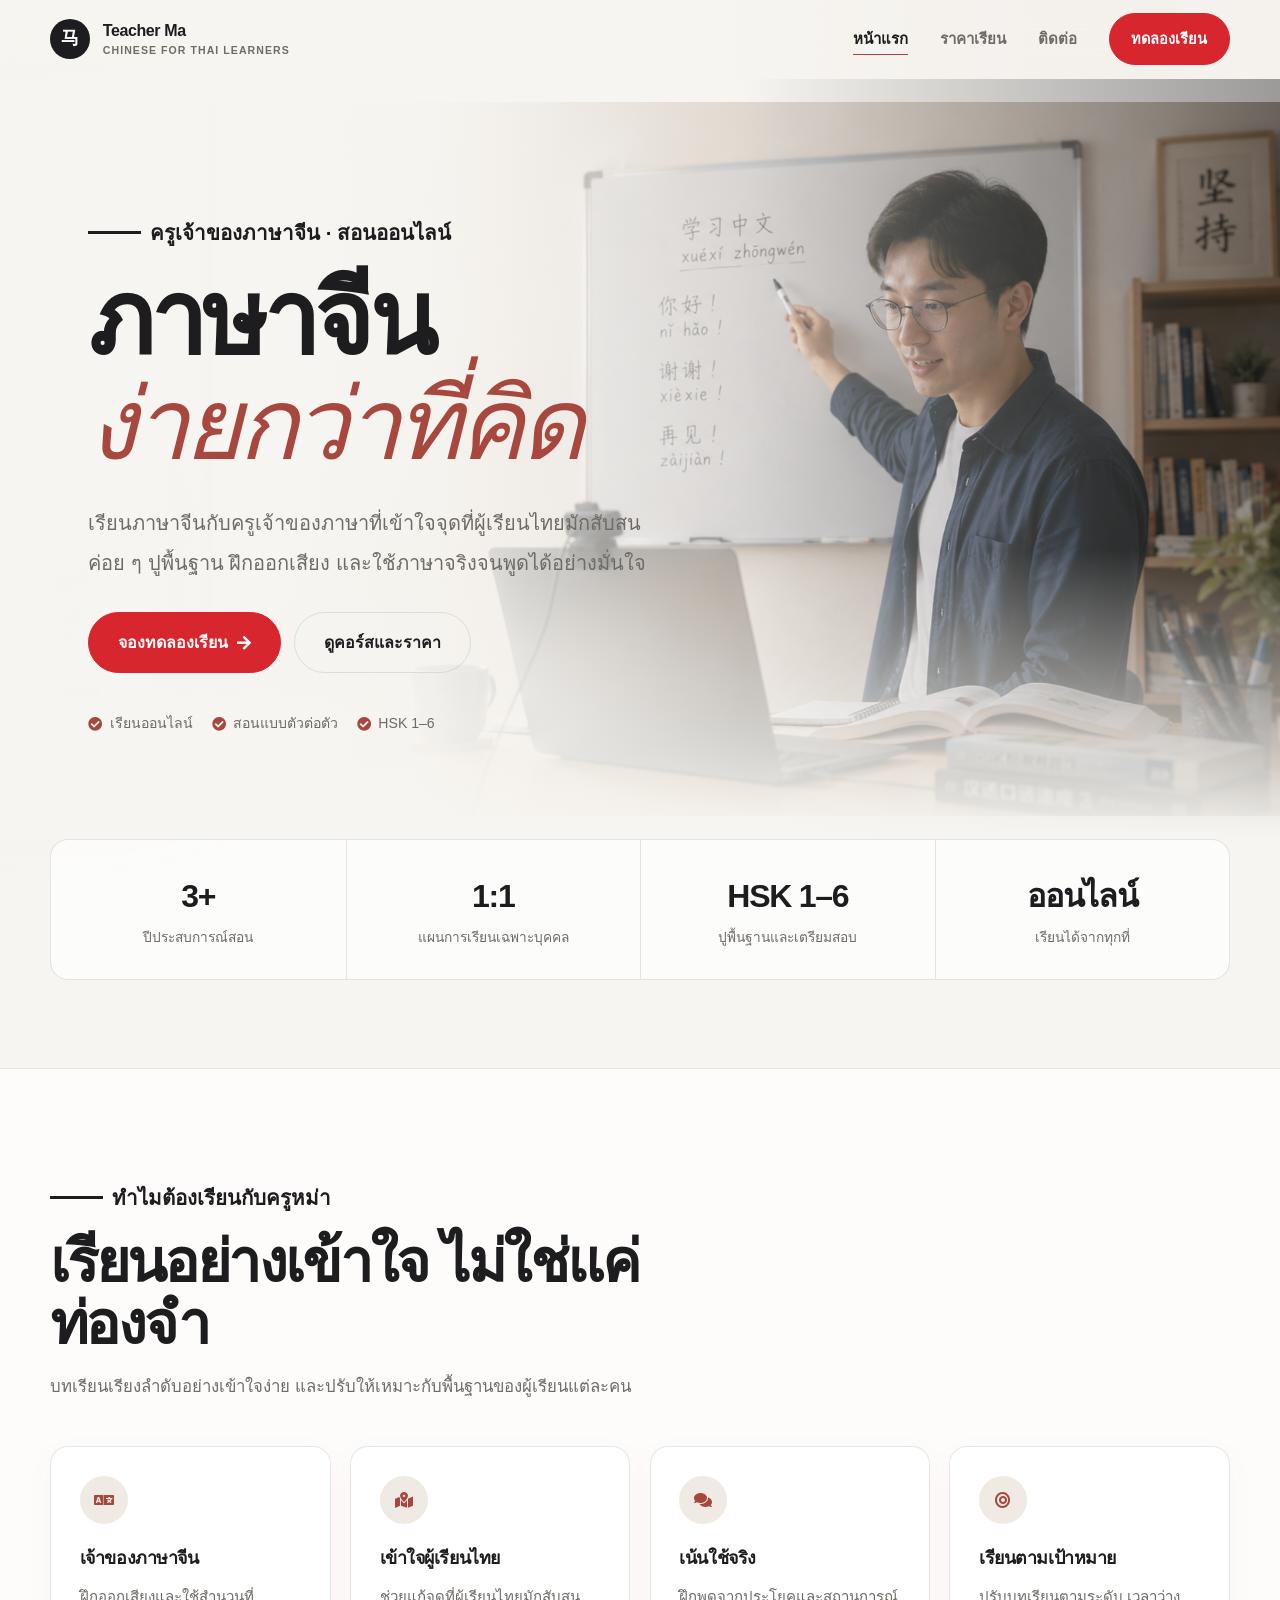
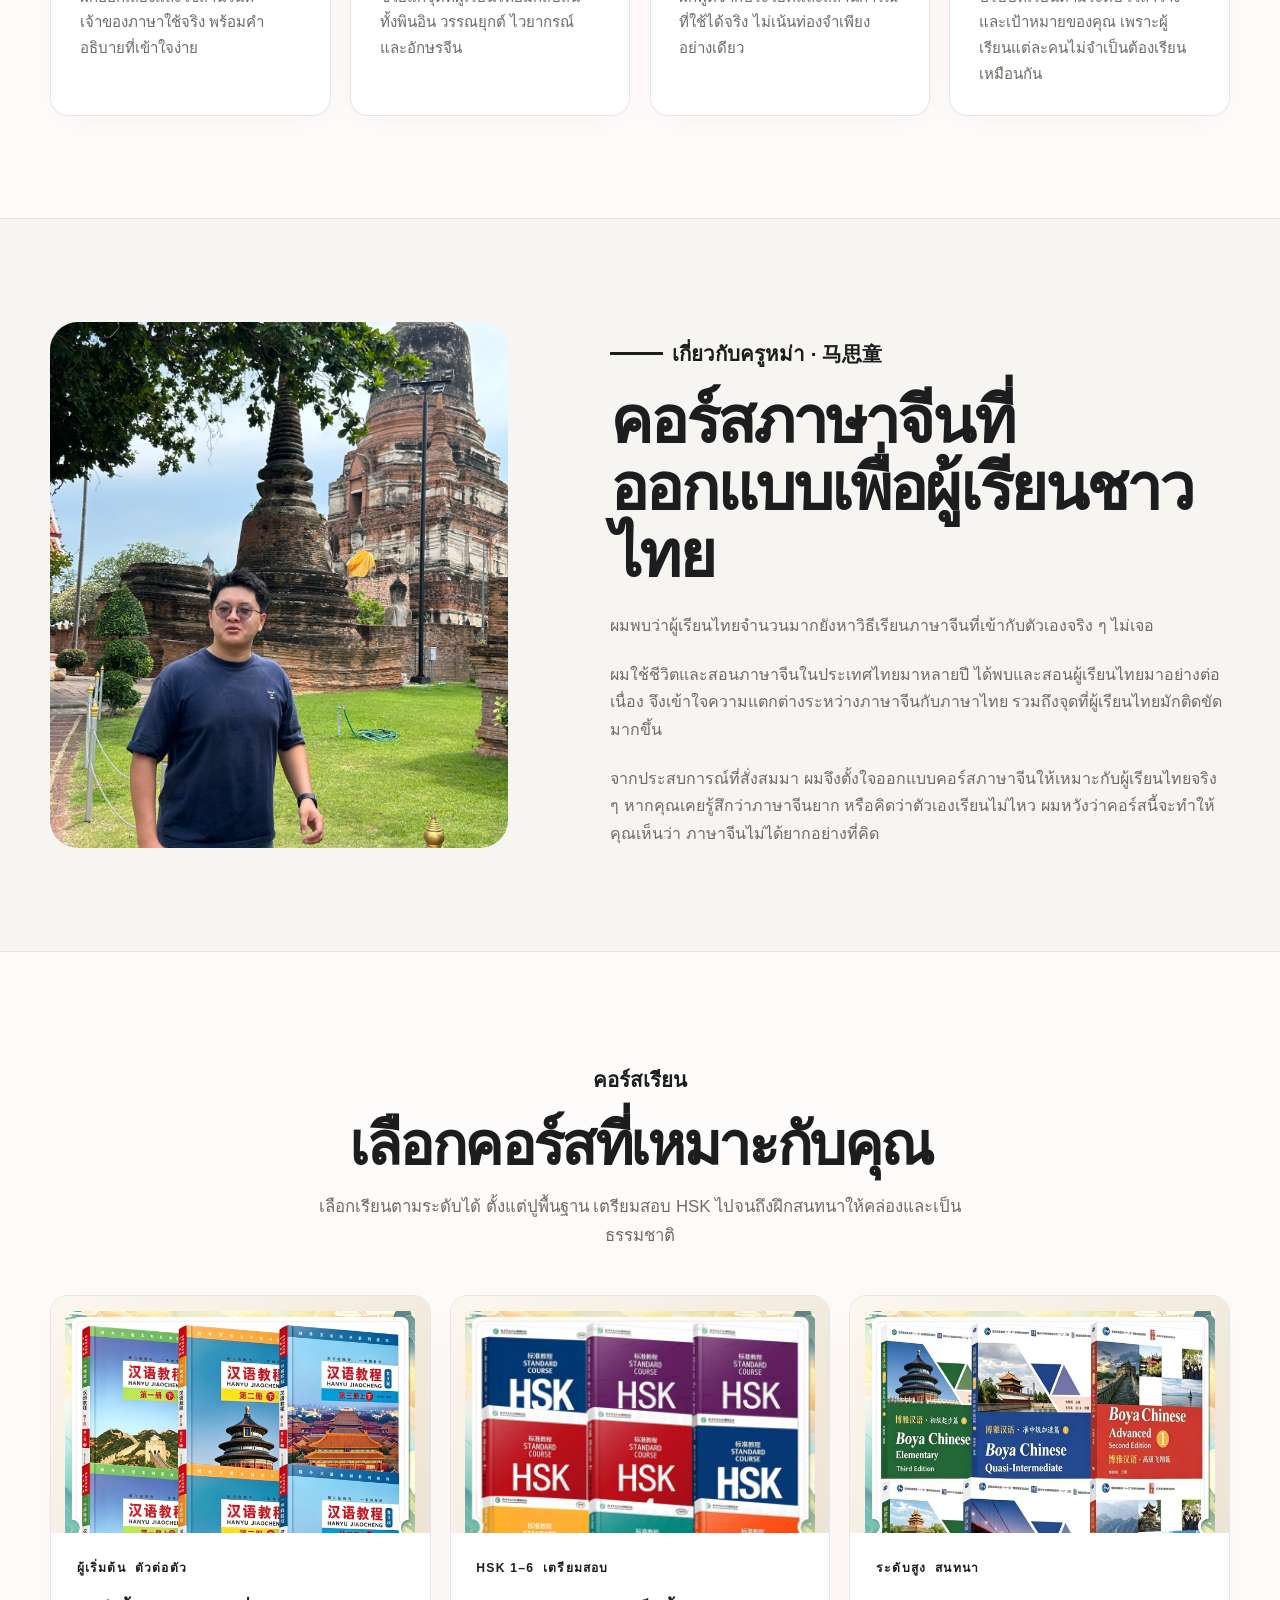
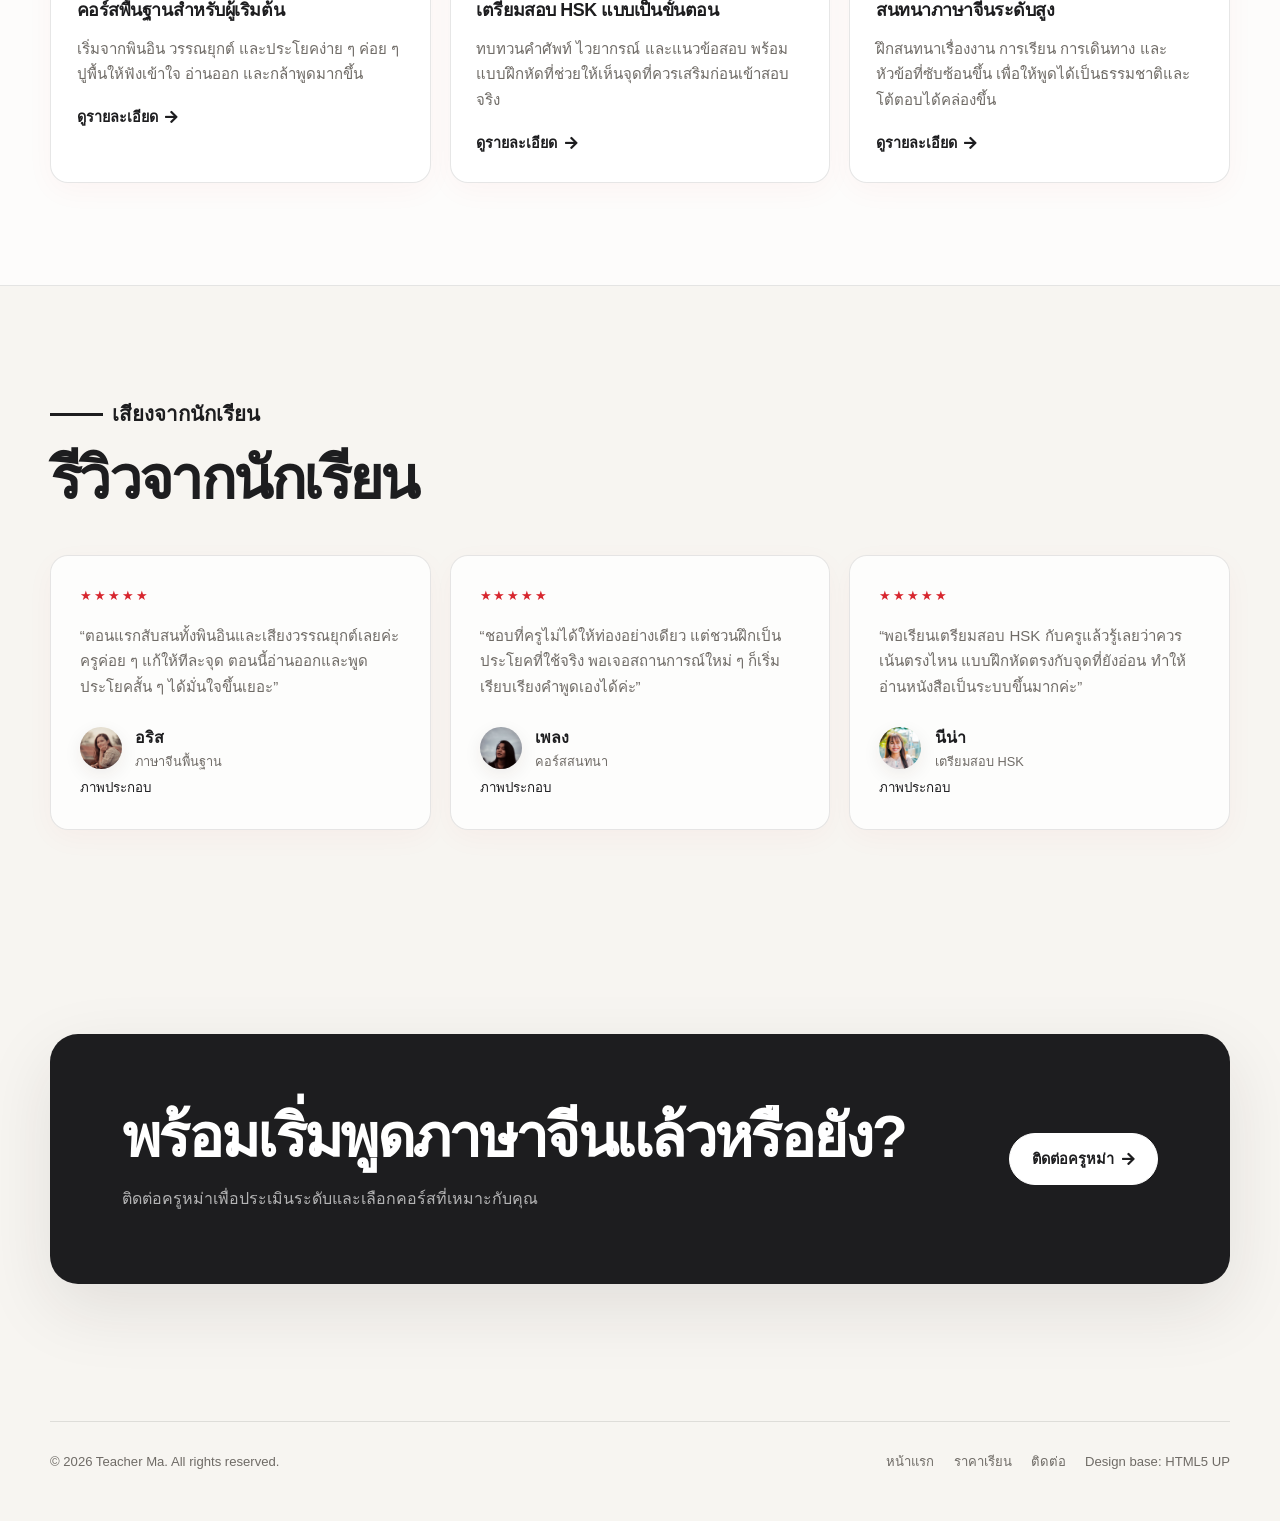
==== index.html @ b1f47948 "Publish Teacher Ma Chinese teaching website" ====
<!DOCTYPE HTML>
<!--
  Based on Editorial by HTML5 UP
  html5up.net | @ajlkn
  Free for personal and commercial use under the CCA 3.0 license (html5up.net/license)
-->
<html lang="th">
  <head>
    <title>Teacher Ma | เรียนภาษาจีนกับเจ้าของภาษา</title>
    <meta charset="utf-8" />
    <meta name="viewport" content="width=device-width, initial-scale=1" />
    <meta name="description" content="เรียนภาษาจีนออนไลน์กับครูหม่า เจ้าของภาษาจีนที่เข้าใจผู้เรียนชาวไทย" />
    <link rel="stylesheet" href="assets/css/fontawesome-all.min.css" />
    <link rel="stylesheet" href="assets/css/custom.css" />
  </head>
  <body class="site-body">
    <header class="site-header">
      <div class="container navbar">
        <a class="brand" href="index.html" aria-label="Teacher Ma homepage">
          <span class="brand-mark">马</span>
          <span>Teacher Ma<small>Chinese for Thai learners</small></span>
        </a>

        <button class="nav-toggle" type="button" aria-label="เปิดเมนู" aria-expanded="false">
          <i class="fas fa-bars" aria-hidden="true"></i>
        </button>

        <ul class="nav-links">
          <li><a class="active" href="index.html">หน้าแรก</a></li>
          <li><a href="pricing.html">ราคาเรียน</a></li>
          <li><a href="contact.html">ติดต่อ</a></li>
          <li><a class="button" href="contact.html">ทดลองเรียน</a></li>
        </ul>
      </div>
    </header>

    <main>
      <section class="hero">
        <div class="container hero-grid">
          <div class="hero-copy reveal">
            <p class="eyebrow">ครูเจ้าของภาษาจีน · สอนออนไลน์</p>
            <h1>ภาษาจีน<br /><em>ง่ายกว่าที่คิด</em></h1>
            <p class="lead">
              <span>เรียนภาษาจีนกับครูเจ้าของภาษาที่เข้าใจจุดที่ผู้เรียนไทยมักสับสน</span>
              <span>ค่อย ๆ ปูพื้นฐาน ฝึกออกเสียง และใช้ภาษาจริงจนพูดได้อย่างมั่นใจ</span>
            </p>
            <div class="hero-actions">
              <a class="button" href="contact.html">จองทดลองเรียน <i class="fas fa-arrow-right"></i></a>
              <a class="button secondary" href="pricing.html">ดูคอร์สและราคา</a>
            </div>
            <div class="hero-note">
              <span><i class="fas fa-check-circle"></i> เรียนออนไลน์</span>
              <span><i class="fas fa-check-circle"></i> สอนแบบตัวต่อตัว</span>
              <span><i class="fas fa-check-circle"></i> HSK 1–6</span>
            </div>
          </div>

        </div>
      </section>

      <section class="stats">
        <div class="container stats-grid reveal">
          <div class="stat"><strong>3+</strong><span>ปีประสบการณ์สอน</span></div>
          <div class="stat"><strong>1:1</strong><span>แผนการเรียนเฉพาะบุคคล</span></div>
          <div class="stat"><strong>HSK 1–6</strong><span>ปูพื้นฐานและเตรียมสอบ</span></div>
          <div class="stat"><strong>ออนไลน์</strong><span>เรียนได้จากทุกที่</span></div>
        </div>
      </section>

      <section class="site-section white">
        <div class="container">
          <div class="section-heading reveal">
            <p class="eyebrow">ทำไมต้องเรียนกับครูหม่า</p>
            <h2>เรียนอย่างเข้าใจ ไม่ใช่แค่ท่องจำ</h2>
            <p>บทเรียนเรียงลำดับอย่างเข้าใจง่าย และปรับให้เหมาะกับพื้นฐานของผู้เรียนแต่ละคน</p>
          </div>

          <div class="feature-grid">
            <article class="feature-card reveal">
              <span class="icon-badge"><i class="fas fa-language"></i></span>
              <h3>เจ้าของภาษาจีน</h3>
              <p>ฝึกออกเสียงและใช้สำนวนที่เจ้าของภาษาใช้จริง พร้อมคำอธิบายที่เข้าใจง่าย</p>
            </article>
            <article class="feature-card reveal">
              <span class="icon-badge"><i class="fas fa-map-marked-alt"></i></span>
              <h3>เข้าใจผู้เรียนไทย</h3>
              <p>ช่วยแก้จุดที่ผู้เรียนไทยมักสับสน ทั้งพินอิน วรรณยุกต์ ไวยากรณ์ และอักษรจีน</p>
            </article>
            <article class="feature-card reveal">
              <span class="icon-badge"><i class="fas fa-comments"></i></span>
              <h3>เน้นใช้จริง</h3>
              <p>ฝึกพูดจากประโยคและสถานการณ์ที่ใช้ได้จริง ไม่เน้นท่องจำเพียงอย่างเดียว</p>
            </article>
            <article class="feature-card reveal">
              <span class="icon-badge"><i class="fas fa-bullseye"></i></span>
              <h3>เรียนตามเป้าหมาย</h3>
              <p>ปรับบทเรียนตามระดับ เวลาว่าง และเป้าหมายของคุณ เพราะผู้เรียนแต่ละคนไม่จำเป็นต้องเรียนเหมือนกัน</p>
            </article>
          </div>
        </div>
      </section>

      <section class="site-section">
        <div class="container about-grid">
          <div class="about-image reveal">
            <img src="images/teacher-ma.jpg" alt="ครูหม่า 马思童" width="1200" height="1600" loading="lazy" />
          </div>
          <div class="about-copy reveal">
            <p class="eyebrow">เกี่ยวกับครูหม่า · 马思童</p>
            <h2>คอร์สภาษาจีนที่ออกแบบเพื่อผู้เรียนชาวไทย</h2>
            <p>
              ผมพบว่าผู้เรียนไทยจำนวนมากยังหาวิธีเรียนภาษาจีนที่เข้ากับตัวเองจริง ๆ ไม่เจอ
            </p>
            <p>
              ผมใช้ชีวิตและสอนภาษาจีนในประเทศไทยมาหลายปี ได้พบและสอนผู้เรียนไทยมาอย่างต่อเนื่อง
              จึงเข้าใจความแตกต่างระหว่างภาษาจีนกับภาษาไทย รวมถึงจุดที่ผู้เรียนไทยมักติดขัดมากขึ้น
            </p>
            <p>
              จากประสบการณ์ที่สั่งสมมา ผมจึงตั้งใจออกแบบคอร์สภาษาจีนให้เหมาะกับผู้เรียนไทยจริง ๆ
              หากคุณเคยรู้สึกว่าภาษาจีนยาก หรือคิดว่าตัวเองเรียนไม่ไหว ผมหวังว่าคอร์สนี้จะทำให้คุณเห็นว่า
              ภาษาจีนไม่ได้ยากอย่างที่คิด
            </p>
          </div>
        </div>
      </section>

      <section id="courses" class="site-section white">
        <div class="container">
          <div class="section-heading centered reveal">
            <p class="eyebrow">คอร์สเรียน</p>
            <h2>เลือกคอร์สที่เหมาะกับคุณ</h2>
            <p>เลือกเรียนตามระดับได้ ตั้งแต่ปูพื้นฐาน เตรียมสอบ HSK ไปจนถึงฝึกสนทนาให้คล่องและเป็นธรรมชาติ</p>
          </div>

          <div class="course-grid">
            <article class="course-card reveal">
              <div class="course-image book-photo"><img src="images/book-beginner.jpg" alt="Hanyu Jiaocheng beginner Chinese textbooks" /></div>
              <div class="course-body">
                <div class="course-meta"><span>ผู้เริ่มต้น</span><span>ตัวต่อตัว</span></div>
                <h3>คอร์สพื้นฐานสำหรับผู้เริ่มต้น</h3>
                <p>เริ่มจากพินอิน วรรณยุกต์ และประโยคง่าย ๆ ค่อย ๆ ปูพื้นให้ฟังเข้าใจ อ่านออก และกล้าพูดมากขึ้น</p>
                <a class="text-link" href="resources-beginner.html">ดูรายละเอียด <i class="fas fa-arrow-right"></i></a>
              </div>
            </article>

            <article class="course-card reveal">
              <div class="course-image book-photo"><img src="images/book-hsk.jpg" alt="HSK standard course books" /></div>
              <div class="course-body">
                <div class="course-meta"><span>HSK 1–6</span><span>เตรียมสอบ</span></div>
                <h3>เตรียมสอบ HSK แบบเป็นขั้นตอน</h3>
                <p>ทบทวนคำศัพท์ ไวยากรณ์ และแนวข้อสอบ พร้อมแบบฝึกหัดที่ช่วยให้เห็นจุดที่ควรเสริมก่อนเข้าสอบจริง</p>
                <a class="text-link" href="resources-hsk.html">ดูรายละเอียด <i class="fas fa-arrow-right"></i></a>
              </div>
            </article>

            <article class="course-card reveal">
              <div class="course-image book-photo"><img src="images/book-advanced.jpg" alt="Boya Chinese advanced conversation books" /></div>
              <div class="course-body">
                <div class="course-meta"><span>ระดับสูง</span><span>สนทนา</span></div>
                <h3>สนทนาภาษาจีนระดับสูง</h3>
                <p>ฝึกสนทนาเรื่องงาน การเรียน การเดินทาง และหัวข้อที่ซับซ้อนขึ้น เพื่อให้พูดได้เป็นธรรมชาติและโต้ตอบได้คล่องขึ้น</p>
                <a class="text-link" href="resources-advanced.html">ดูรายละเอียด <i class="fas fa-arrow-right"></i></a>
              </div>
            </article>
          </div>
        </div>
      </section>

      <section class="site-section">
        <div class="container">
          <div class="section-heading reveal">
            <p class="eyebrow">เสียงจากนักเรียน</p>
            <h2>รีวิวจากนักเรียน</h2>
          </div>

          <div class="testimonial-grid">
            <article class="testimonial-card reveal">
              <div class="stars">★★★★★</div>
              <p>“ตอนแรกสับสนทั้งพินอินและเสียงวรรณยุกต์เลยค่ะ ครูค่อย ๆ แก้ให้ทีละจุด ตอนนี้อ่านออกและพูดประโยคสั้น ๆ ได้มั่นใจขึ้นเยอะ”</p>
              <div class="student"><img class="student-avatar" src="images/review-photo-13205272.jpg" alt="ภาพประกอบ ไม่ใช่ผู้เขียนรีวิว" width="400" height="400" loading="lazy" /><div><strong>อริส</strong><span>ภาษาจีนพื้นฐาน</span></div></div>
              <small>ภาพประกอบ</small>
            </article>
            <article class="testimonial-card reveal">
              <div class="stars">★★★★★</div>
              <p>“ชอบที่ครูไม่ได้ให้ท่องอย่างเดียว แต่ชวนฝึกเป็นประโยคที่ใช้จริง พอเจอสถานการณ์ใหม่ ๆ ก็เริ่มเรียบเรียงคำพูดเองได้ค่ะ”</p>
              <div class="student"><img class="student-avatar" src="images/review-photo-5504134.jpg" alt="ภาพประกอบ ไม่ใช่ผู้เขียนรีวิว" width="400" height="400" loading="lazy" /><div><strong>เพลง</strong><span>คอร์สสนทนา</span></div></div>
              <small>ภาพประกอบ</small>
            </article>
            <article class="testimonial-card reveal">
              <div class="stars">★★★★★</div>
              <p>“พอเรียนเตรียมสอบ HSK กับครูแล้วรู้เลยว่าควรเน้นตรงไหน แบบฝึกหัดตรงกับจุดที่ยังอ่อน ทำให้อ่านหนังสือเป็นระบบขึ้นมากค่ะ”</p>
              <div class="student"><img class="student-avatar" src="images/review-photo-5271123.jpg" alt="ภาพประกอบ ไม่ใช่ผู้เขียนรีวิว" width="400" height="400" loading="lazy" /><div><strong>นีน่า</strong><span>เตรียมสอบ HSK</span></div></div>
              <small>ภาพประกอบ</small>
            </article>
          </div>
        </div>
      </section>

      <section class="site-section">
        <div class="container cta-panel reveal">
          <div>
            <h2>พร้อมเริ่มพูดภาษาจีนแล้วหรือยัง?</h2>
            <p>ติดต่อครูหม่าเพื่อประเมินระดับและเลือกคอร์สที่เหมาะกับคุณ</p>
          </div>
          <a class="button light" href="contact.html">ติดต่อครูหม่า <i class="fas fa-arrow-right"></i></a>
        </div>
      </section>
    </main>

    <footer class="site-footer">
      <div class="container footer-grid">
        <span>© 2026 Teacher Ma. All rights reserved.</span>
        <div class="footer-links">
          <a href="index.html">หน้าแรก</a>
          <a href="pricing.html">ราคาเรียน</a>
          <a href="contact.html">ติดต่อ</a>
          <a href="https://html5up.net" target="_blank" rel="noopener">Design base: HTML5 UP</a>
        </div>
      </div>
    </footer>

    <script src="assets/js/site.js"></script>
  </body>
</html>
---- assets/css/custom.css ----
:root {
  --bg: #f7f5f1;
  --surface: #ffffff;
  --surface-soft: #efeae3;
  --text: #1d1d1f;
  --muted: #6f6b66;
  --accent: #a8473d;
  --accent-dark: #7f342d;
  --button-red: #d7262e;
  --button-red-dark: #a7131b;
  --border: rgba(29, 29, 31, 0.11);
  --shadow: 0 24px 70px rgba(42, 34, 29, 0.10);
  --radius-lg: 28px;
  --radius-md: 18px;
  --max-width: 1180px;
}

* {
  box-sizing: border-box;
}

html {
  scroll-behavior: smooth;
}

body.site-body {
  margin: 0;
  min-width: 320px;
  background: var(--bg);
  color: var(--text);
  font-family: Inter, "Noto Sans Thai", "Noto Sans SC", -apple-system,
    BlinkMacSystemFont, "Segoe UI", sans-serif;
  font-size: 16px;
  line-height: 1.7;
  letter-spacing: 0;
}

body.site-body::before {
  content: "";
  position: fixed;
  inset: 0;
  z-index: -2;
  pointer-events: none;
  background:
    radial-gradient(circle at 86% 5%, rgba(168, 71, 61, 0.12), transparent 26rem),
    radial-gradient(circle at 5% 45%, rgba(196, 163, 116, 0.10), transparent 30rem);
}

.site-body a {
  color: inherit;
  text-decoration: none;
}

.site-body img {
  display: block;
  max-width: 100%;
}

.site-body button,
.site-body input,
.site-body textarea,
.site-body select {
  font: inherit;
}

.container {
  width: min(calc(100% - 40px), var(--max-width));
  margin-inline: auto;
}

.eyebrow {
  display: inline-flex;
  align-items: center;
  gap: 0.55rem;
  margin: 0 0 1rem;
  color: var(--text);
  font-size: 0.78rem;
  font-weight: 800;
  letter-spacing: 0.15em;
  text-transform: uppercase;
}

.eyebrow::before {
  content: "";
  width: 1.8rem;
  height: 1px;
  background: currentColor;
}

.hero-copy .eyebrow,
.section-heading .eyebrow,
.about-copy .eyebrow {
  position: relative;
  top: -0.35rem;
  margin-bottom: 0.9rem;
  color: var(--text);
  font-size: 1.28rem;
  font-weight: 900;
  letter-spacing: 0;
  line-height: 1.35;
}

.hero-copy .eyebrow::before,
.section-heading .eyebrow::before,
.about-copy .eyebrow::before {
  width: 3.3rem;
  height: 3px;
}

.section-heading {
  max-width: 710px;
  margin-bottom: 2.8rem;
}

.section-heading.centered {
  margin-inline: auto;
  text-align: center;
}

.section-heading.centered .eyebrow::before {
  display: none;
}

.section-heading h2,
.page-hero h1,
.hero-copy h1 {
  margin: 0;
  color: var(--text);
  font-weight: 650;
  letter-spacing: -0.045em;
  line-height: 1.06;
}

.section-heading h2 {
  font-size: clamp(2rem, 5vw, 3.65rem);
}

.section-heading p,
.page-hero p {
  margin: 1.1rem 0 0;
  color: var(--muted);
  font-size: 1.05rem;
}

.site-header {
  position: sticky;
  top: 0;
  z-index: 100;
  border-bottom: 1px solid transparent;
  background: rgba(247, 245, 241, 0.78);
  backdrop-filter: blur(18px);
  -webkit-backdrop-filter: blur(18px);
  transition: border-color 180ms ease, box-shadow 180ms ease;
}

.site-header.is-scrolled {
  border-bottom-color: var(--border);
  box-shadow: 0 12px 40px rgba(42, 34, 29, 0.05);
}

.navbar {
  display: flex;
  min-height: 78px;
  align-items: center;
  justify-content: space-between;
  gap: 2rem;
}

.brand {
  display: inline-flex;
  align-items: center;
  gap: 0.8rem;
  font-weight: 800;
  line-height: 1;
  letter-spacing: -0.025em;
}

.brand-mark {
  display: grid;
  width: 40px;
  height: 40px;
  place-items: center;
  border-radius: 50%;
  background: var(--text);
  color: #fff;
  font-family: Georgia, "Noto Serif SC", serif;
  font-size: 1.1rem;
}

.brand small {
  display: block;
  margin-top: 0.35rem;
  color: var(--muted);
  font-size: 0.66rem;
  font-weight: 650;
  letter-spacing: 0.1em;
  text-transform: uppercase;
}

.nav-links {
  display: flex;
  align-items: center;
  gap: 2rem;
  margin: 0;
  padding: 0;
  list-style: none;
}

.nav-links a:not(.button) {
  position: relative;
  color: var(--muted);
  font-size: 0.94rem;
  font-weight: 650;
}

.nav-links a:not(.button)::after {
  content: "";
  position: absolute;
  left: 0;
  right: 100%;
  bottom: -0.45rem;
  height: 1px;
  background: var(--accent);
  transition: right 180ms ease;
}

.nav-links a:not(.button):hover,
.nav-links a.active:not(.button) {
  color: var(--text);
}

.nav-links a:not(.button):hover::after,
.nav-links a.active:not(.button)::after {
  right: 0;
}

.nav-toggle {
  display: none;
  width: 44px;
  height: 44px;
  padding: 0;
  border: 1px solid var(--border);
  border-radius: 50%;
  background: var(--surface);
  color: var(--text);
  cursor: pointer;
}

.button {
  display: inline-flex;
  min-height: 50px;
  align-items: center;
  justify-content: center;
  gap: 0.55rem;
  padding: 0.8rem 1.35rem;
  border: 1px solid var(--button-red);
  border-radius: 999px;
  background: var(--button-red);
  color: #fff !important;
  font-size: 0.91rem;
  font-weight: 750;
  letter-spacing: 0;
  box-shadow: none;
  transition: transform 180ms ease, background 180ms ease, border-color 180ms ease;
}

.button:hover {
  transform: translateY(-2px);
  border-color: var(--button-red-dark);
  background: var(--button-red-dark);
}

.button.secondary {
  border-color: var(--border);
  background: transparent;
  color: var(--text) !important;
}

.button.secondary:hover {
  border-color: var(--text);
  background: var(--surface);
}

.button.light {
  border-color: #fff;
  background: #fff;
  color: var(--text) !important;
}

.hero {
  position: relative;
  isolation: isolate;
  min-height: min(760px, calc(100svh - 78px));
  display: flex;
  align-items: center;
  overflow: hidden;
  padding: clamp(5.2rem, 10vw, 8.4rem) 0 clamp(4rem, 7vw, 6rem);
  background:
    linear-gradient(
      90deg,
      rgba(247, 245, 241, 0.98) 0%,
      rgba(247, 245, 241, 0.92) 34%,
      rgba(247, 245, 241, 0.42) 58%,
      rgba(29, 29, 31, 0.42) 100%
    ),
    url("../../images/home-hero-bg.png") right center / auto 94% no-repeat;
  background-color: var(--bg);
}

.hero::after {
  content: "";
  position: absolute;
  inset: auto 0 0;
  z-index: -1;
  height: 38%;
  background: linear-gradient(to top, var(--bg), rgba(247, 245, 241, 0));
  pointer-events: none;
}

.hero-grid {
  display: grid;
  grid-template-columns: minmax(0, 0.63fr) minmax(240px, 0.37fr);
  align-items: center;
  gap: clamp(2rem, 6vw, 5rem);
}

.hero-copy {
  max-width: 720px;
  margin-left: clamp(1rem, 3vw, 3rem);
}

.hero-copy h1 {
  max-width: 760px;
  font-size: clamp(3.2rem, 7.8vw, 7.2rem);
}

.hero-copy h1 em {
  color: var(--accent);
  font-family: Georgia, "Noto Serif SC", serif;
  font-weight: 500;
}

.hero-copy .lead {
  max-width: 630px;
  margin: 1.7rem 0 0;
  color: var(--muted);
  font-size: clamp(1.05rem, 2vw, 1.25rem);
}

.hero-copy .lead span {
  display: block;
}

.hero-copy .lead span + span {
  margin-top: 0.35rem;
}

.hero-actions {
  display: flex;
  flex-wrap: wrap;
  gap: 0.85rem;
  margin-top: 2rem;
}

.hero-actions .button {
  min-height: 58px;
  padding: 1rem 1.8rem;
  font-size: 1rem;
}

.hero-note {
  display: flex;
  flex-wrap: wrap;
  gap: 1.2rem;
  margin-top: 2.4rem;
  color: var(--muted);
  font-size: 0.88rem;
}

.hero-note span {
  display: inline-flex;
  align-items: center;
  gap: 0.45rem;
}

.hero-note i {
  color: var(--accent);
}

.stats {
  padding: 0 0 5.5rem;
}

.stats-grid {
  display: grid;
  grid-template-columns: repeat(4, 1fr);
  overflow: hidden;
  border: 1px solid var(--border);
  border-radius: var(--radius-md);
  background: rgba(255, 255, 255, 0.66);
}

.stat {
  padding: 1.8rem;
  text-align: center;
}

.stat + .stat {
  border-left: 1px solid var(--border);
}

.stat strong {
  display: block;
  color: var(--text);
  font-size: clamp(1.4rem, 3vw, 2rem);
  letter-spacing: -0.04em;
}

.stat span {
  color: var(--muted);
  font-size: 0.86rem;
}

.site-section {
  padding: clamp(4.8rem, 8vw, 7.5rem) 0;
}

.site-section.white {
  border-block: 1px solid var(--border);
  background: rgba(255, 255, 255, 0.72);
}

.feature-grid,
.course-grid,
.testimonial-grid,
.pricing-grid {
  display: grid;
  grid-template-columns: repeat(3, 1fr);
  gap: 1.2rem;
}

.feature-grid {
  grid-template-columns: repeat(4, 1fr);
}

.feature-card,
.course-card,
.testimonial-card,
.pricing-card,
.contact-card,
.form-card {
  border: 1px solid var(--border);
  border-radius: var(--radius-md);
  background: rgba(255, 255, 255, 0.78);
  box-shadow: 0 8px 30px rgba(224, 16, 16, 0.035);
}

.feature-card {
  padding: 1.8rem;
  transition: transform 180ms ease, box-shadow 180ms ease, border-color 180ms ease;
}

.feature-card:hover {
  transform: translateY(-5px);
  border-color: rgba(213, 58, 41, 0.34);
  box-shadow: 0 20px 50px rgba(154, 91, 52, 0.08);
}

.icon-badge {
  display: grid;
  width: 48px;
  height: 48px;
  margin-bottom: 1.2rem;
  place-items: center;
  border-radius: 50%;
  background: var(--surface-soft);
  color: var(--accent);
}

.feature-card h3,
.course-card h3,
.pricing-card h3 {
  margin: 0 0 0.65rem;
  font-size: 1.12rem;
  letter-spacing: -0.025em;
}

.feature-card p,
.course-card p,
.testimonial-card p,
.pricing-card p {
  margin: 0;
  color: var(--muted);
  font-size: 0.94rem;
}

.about-grid {
  display: grid;
  grid-template-columns: minmax(300px, 0.85fr) minmax(0, 1.15fr);
  align-items: center;
  gap: clamp(3rem, 8vw, 7rem);
}

.about-image {
  overflow: hidden;
  aspect-ratio: 4 / 4.6;
  border-radius: var(--radius-lg);
  background: var(--surface-soft);
}

.about-image img {
  width: 100%;
  height: 100%;
  object-fit: cover;
  object-position: center 38%;
}

.about-copy h2 {
  margin: 0;
  font-size: clamp(2.2rem, 5vw, 4.2rem);
  letter-spacing: -0.045em;
  line-height: 1.05;
}

.about-copy > p {
  margin: 1.4rem 0 0;
  color: var(--muted);
}

.credentials {
  display: flex;
  flex-wrap: wrap;
  gap: 0.65rem;
  margin: 1.7rem 0 0;
  padding: 0;
  list-style: none;
}

.credentials li {
  padding: 0.55rem 0.85rem;
  border: 1px solid var(--border);
  border-radius: 999px;
  background: var(--surface);
  color: #514d48;
  font-size: 0.82rem;
  font-weight: 650;
}

.course-card {
  overflow: hidden;
}

.course-card .course-image {
  display: grid;
  place-items: center;
  overflow: hidden;
  aspect-ratio: 16 / 10;
  padding: 0.9rem;
  background: linear-gradient(135deg, #fbf7ef, #eee3d5);
}

.course-card .course-image img {
  width: 100%;
  height: 100%;
  object-fit: contain;
  transition: transform 400ms ease;
}

.course-card .course-image.book-photo img {
  object-fit: contain;
}

.course-card:hover .course-image img {
  transform: scale(1.035);
}

.course-card .course-body {
  padding: 1.6rem;
}

.course-meta {
  display: flex;
  flex-wrap: wrap;
  gap: 0.55rem;
  margin-bottom: 1rem;
  color: var(--text);
  font-size: 0.76rem;
  font-weight: 800;
  letter-spacing: 0.1em;
  text-transform: uppercase;
}

.text-link {
  display: inline-flex;
  align-items: center;
  gap: 0.45rem;
  margin-top: 1.15rem;
  color: var(--text);
  font-size: 0.9rem;
  font-weight: 750;
}

.text-link:hover {
  color: var(--accent);
}

.testimonial-card {
  padding: 1.8rem;
}

.stars {
  margin-bottom: 1rem;
  color: var(--button-red);
  font-size: 0.82rem;
  letter-spacing: 0.15em;
}

.student {
  display: flex;
  align-items: center;
  gap: 0.85rem;
  margin-top: 1.5rem;
}

.student-avatar {
  display: block;
  flex: 0 0 42px;
  width: 42px;
  height: 42px;
  border-radius: 50%;
  background: var(--surface-soft);
  object-fit: cover;
  box-shadow: 0 6px 18px rgba(42, 34, 29, 0.08);
}

.student strong,
.student span {
  display: block;
}

.student span {
  color: var(--muted);
  font-size: 0.8rem;
}

.cta-panel {
  display: grid;
  grid-template-columns: minmax(0, 1fr) auto;
  align-items: center;
  gap: 2rem;
  overflow: hidden;
  padding: clamp(2.4rem, 6vw, 4.5rem);
  border-radius: var(--radius-lg);
  background: var(--text);
  color: #fff;
  box-shadow: var(--shadow);
}

.cta-panel h2 {
  margin: 0;
  color: #fff;
  font-size: clamp(2rem, 5vw, 3.7rem);
  letter-spacing: -0.045em;
  line-height: 1.05;
}

.cta-panel p {
  max-width: 620px;
  margin: 1rem 0 0;
  color: rgba(255, 255, 255, 0.67);
}

.site-footer {
  padding: 2.2rem 0 3rem;
}

.footer-grid {
  display: flex;
  align-items: center;
  justify-content: space-between;
  gap: 2rem;
  padding-top: 1.8rem;
  border-top: 1px solid var(--border);
  color: var(--muted);
  font-size: 0.82rem;
}

.footer-links {
  display: flex;
  flex-wrap: wrap;
  gap: 1.2rem;
}

.footer-links a:hover {
  color: var(--accent);
}

.page-hero {
  padding: clamp(5rem, 10vw, 8.5rem) 0 4rem;
  text-align: center;
}

.page-hero h1 {
  font-size: clamp(3rem, 8vw, 6.4rem);
}

.page-hero p {
  max-width: 650px;
  margin-inline: auto;
}

.resource-page-hero {
  padding-bottom: clamp(2.8rem, 6vw, 4.5rem);
}

.resource-page-section {
  padding-top: 0;
}

.course-resource-intro {
  display: grid;
  grid-template-columns: minmax(220px, 0.72fr) minmax(0, 1fr);
  align-items: center;
  gap: clamp(2rem, 6vw, 5rem);
  padding: clamp(1.2rem, 3vw, 2rem);
  border: 1px solid var(--border);
  border-radius: var(--radius-md);
  background: rgba(255, 255, 255, 0.74);
}

.course-resource-cover {
  display: grid;
  min-height: 240px;
  place-items: center;
  padding: 1rem;
  border-radius: 10px;
  background: var(--surface-soft);
}

.course-resource-cover img {
  width: 100%;
  height: 100%;
  max-height: 320px;
  object-fit: contain;
}

.course-resource-intro h2,
.resource-list-heading h2 {
  margin: 0;
  color: var(--text);
  font-size: clamp(1.7rem, 4vw, 2.7rem);
  letter-spacing: -0.035em;
  line-height: 1.15;
}

.course-resource-intro > div:last-child > p:not(.eyebrow) {
  max-width: 42rem;
  margin: 1rem 0 1.5rem;
  color: var(--muted);
}

.resource-list-wrap {
  margin-top: clamp(2.5rem, 6vw, 5rem);
}

.resource-list-heading {
  margin-bottom: 1.25rem;
}

.resource-list-heading p {
  margin: 0.45rem 0 0;
  color: var(--muted);
}

.resource-list {
  display: grid;
  gap: 0.8rem;
}

.resource-item {
  display: grid;
  grid-template-columns: auto minmax(0, 1fr) auto;
  align-items: center;
  gap: 1rem;
  padding: 1rem 1.15rem;
  border: 1px solid var(--border);
  border-radius: 10px;
  background: rgba(255, 255, 255, 0.78);
}

.resource-file-type {
  display: grid;
  width: 2.75rem;
  height: 2.75rem;
  place-items: center;
  border-radius: 8px;
  background: var(--surface-soft);
  color: var(--button-red);
  font-size: 1.1rem;
}

.resource-item h3,
.resource-item p {
  margin: 0;
}

.resource-item h3 {
  color: var(--text);
  font-size: 1rem;
  line-height: 1.35;
}

.resource-item p {
  margin-top: 0.25rem;
  color: var(--muted);
  font-size: 0.86rem;
  line-height: 1.4;
}

.resource-open {
  display: inline-flex;
  min-height: 42px;
  align-items: center;
  justify-content: center;
  gap: 0.45rem;
  padding: 0.65rem 0.85rem;
  border-radius: 8px;
  background: var(--button-red);
  color: #fff;
  font-size: 0.84rem;
  font-weight: 750;
  white-space: nowrap;
}

.resource-open:hover {
  background: var(--button-red-dark);
}

.resource-note {
  margin: 1.15rem 0 0;
  color: var(--muted);
  font-size: 0.82rem;
}

.resource-note i {
  color: var(--button-red);
}

.pricing-grid {
  align-items: stretch;
}

.pricing-card {
  position: relative;
  display: flex;
  flex-direction: column;
  padding: 2rem;
}

.pricing-card.featured {
  border-color: var(--button-red);
  background: var(--button-red);
  color: #fff;
  transform: translateY(-12px);
  box-shadow: var(--shadow);
}

.pricing-card.featured h3,
.pricing-card.featured .price,
.pricing-card.featured .pricing-list,
.pricing-card.featured p {
  color: #fff;
}

.pricing-card.featured p,
.pricing-card.featured .pricing-list li {
  color: rgba(255, 255, 255, 0.72);
}

.pricing-card.featured .price small {
  color: rgba(255, 255, 255, 0.78);
}

.pricing-card.featured .badge {
  background: #fff;
  color: var(--accent-dark);
}

.badge {
  position: absolute;
  top: 1rem;
  right: 1rem;
  padding: 0.4rem 0.7rem;
  border-radius: 999px;
  background: var(--accent);
  color: #fff;
  font-size: 0.7rem;
  font-weight: 800;
  letter-spacing: 0.08em;
  text-transform: uppercase;
}

.price {
  margin: 1.35rem 0;
  color: var(--text);
  font-size: clamp(2.5rem, 5vw, 3.8rem);
  font-weight: 750;
  letter-spacing: -0.055em;
  line-height: 1;
}

.price small {
  color: var(--muted);
  font-size: 0.78rem;
  font-weight: 600;
  letter-spacing: 0;
}

.pricing-list {
  display: grid;
  gap: 0.85rem;
  margin: 1.7rem 0 2rem;
  padding: 0;
  color: var(--muted);
  list-style: none;
}

.pricing-list li {
  display: flex;
  gap: 0.7rem;
  align-items: flex-start;
}

.pricing-list i {
  margin-top: 0.35rem;
  color: var(--accent);
}

.pricing-card .button {
  margin-top: auto;
}

.simple-note {
  max-width: 840px;
  margin: 3rem auto 0;
  padding: 1.5rem;
  border: 1px solid var(--border);
  border-radius: var(--radius-md);
  color: var(--muted);
  text-align: center;
  background: rgba(255, 255, 255, 0.5);
}

.contact-layout {
  display: grid;
  grid-template-columns: 0.82fr 1.18fr;
  align-items: stretch;
  gap: 1.4rem;
}

.contact-card,
.form-card {
  padding: clamp(1.6rem, 4vw, 2.4rem);
}

.contact-card {
  display: flex;
  flex-direction: column;
}

.contact-card h2,
.form-card h2 {
  margin: 0 0 0.8rem;
  font-size: 1.6rem;
  letter-spacing: -0.03em;
}

.contact-card > p,
.form-card > p {
  margin: 0 0 1.6rem;
  color: var(--muted);
}

.contact-list {
  display: grid;
  gap: 0.8rem;
  margin: 0;
  padding: 0;
  list-style: none;
}

.contact-list a,
.contact-list span {
  display: flex;
  align-items: center;
  gap: 0.8rem;
  padding: 0.9rem 0;
  border-bottom: 1px solid var(--border);
}

.contact-list i {
  width: 1.1rem;
  color: var(--accent);
  text-align: center;
}

.social-buttons {
  display: flex;
  flex-wrap: wrap;
  gap: 0.65rem;
  margin-top: auto;
  padding-top: 1.7rem;
}

.social-circle {
  display: grid;
  width: 44px;
  height: 44px;
  place-items: center;
  border: 1px solid var(--border);
  border-radius: 50%;
  background: var(--surface);
}

.social-circle:hover {
  border-color: var(--accent);
  color: var(--accent);
}

.wechat-page {
  display: grid;
  min-height: 100vh;
  place-items: center;
  padding: 1.5rem;
}

.wechat-card {
  width: min(100%, 25rem);
  padding: clamp(1.5rem, 5vw, 2.25rem);
  background: var(--surface);
  border: 1px solid var(--border);
  border-radius: 8px;
  box-shadow: var(--shadow);
}

.wechat-profile {
  display: flex;
  align-items: center;
  gap: 0.9rem;
  margin-bottom: 1.7rem;
}

.wechat-profile img {
  display: block;
  flex: 0 0 4rem;
  width: 4rem;
  height: 4rem;
  border-radius: 8px;
  object-fit: cover;
}

.wechat-profile h1 {
  margin: 0;
  color: var(--text);
  font-size: 1.35rem;
  font-weight: 800;
}

.wechat-profile p,
.wechat-caption {
  margin: 0.2rem 0 0;
  color: var(--muted);
}

.wechat-qr {
  display: block;
  width: min(100%, 19rem);
  height: auto;
  margin: 0 auto;
}

.wechat-caption {
  margin-top: 1.3rem;
  text-align: center;
}

.wechat-back {
  display: block;
  width: fit-content;
  margin: 1.35rem auto 0;
  color: var(--text);
  font-size: 0.9rem;
}

.wechat-back:hover {
  color: var(--accent);
}

.form-grid {
  display: grid;
  grid-template-columns: 1fr 1fr;
  gap: 1rem;
}

.form-field.full {
  grid-column: 1 / -1;
}

.form-field label {
  display: block;
  margin-bottom: 0.45rem;
  color: #4a4642;
  font-size: 0.82rem;
  font-weight: 700;
}

.site-body input,
.site-body textarea,
.site-body select {
  width: 100%;
  border: 1px solid var(--border);
  border-radius: 12px;
  outline: none;
  background: rgba(247, 245, 241, 0.72);
  color: var(--text);
  box-shadow: none;
  transition: border-color 180ms ease, box-shadow 180ms ease;
}

.site-body input,
.site-body select {
  height: 52px;
  padding: 0 0.95rem;
}

.site-body textarea {
  min-height: 150px;
  padding: 0.85rem 0.95rem;
  resize: vertical;
}

.site-body input:focus,
.site-body textarea:focus,
.site-body select:focus {
  border-color: var(--accent);
  box-shadow: 0 0 0 4px rgba(168, 71, 61, 0.10);
}

.form-actions {
  display: flex;
  align-items: center;
  justify-content: space-between;
  gap: 1rem;
  margin-top: 1.2rem;
}

.form-hint {
  color: var(--muted);
  font-size: 0.78rem;
}

.reveal {
  opacity: 0;
  transform: translateY(18px);
  transition: opacity 650ms ease, transform 650ms ease;
}

.reveal.is-visible {
  opacity: 1;
  transform: none;
}

@media (max-width: 980px) {
  .hero-grid {
    grid-template-columns: minmax(0, 0.72fr) minmax(180px, 0.28fr);
  }

  .about-grid,
  .contact-layout {
    grid-template-columns: 1fr;
  }

  .hero-copy {
    max-width: 600px;
  }

  .feature-grid,
  .course-grid,
  .testimonial-grid,
  .pricing-grid {
    grid-template-columns: repeat(2, 1fr);
  }

  .feature-grid .feature-card:last-child,
  .pricing-grid .pricing-card:last-child {
    grid-column: span 2;
  }

  .pricing-card.featured {
    transform: none;
  }
}

@media (max-width: 760px) {
  .container {
    width: min(calc(100% - 28px), var(--max-width));
  }

  .navbar {
    min-height: 70px;
  }

  .nav-toggle {
    display: grid;
    place-items: center;
  }

  .nav-links {
    position: absolute;
    top: calc(100% + 1px);
    left: 14px;
    right: 14px;
    display: none;
    align-items: stretch;
    gap: 0;
    padding: 0.65rem;
    border: 1px solid var(--border);
    border-radius: 18px;
    background: rgba(255, 255, 255, 0.97);
    box-shadow: var(--shadow);
  }

  .nav-links.is-open {
    display: grid;
  }

  .nav-links li a {
    display: flex;
    width: 100%;
    min-height: 48px;
    align-items: center;
    padding: 0 0.8rem;
  }

  .nav-links .button {
    margin-top: 0.35rem;
  }

  .hero {
    padding-top: 3.5rem;
  }

  .hero-copy h1 {
    font-size: clamp(2.85rem, 15vw, 4.65rem);
  }

  .hero-grid {
    gap: 3rem;
  }

  .stats-grid,
  .feature-grid,
  .course-grid,
  .testimonial-grid,
  .pricing-grid,
  .form-grid {
    grid-template-columns: 1fr;
  }

  .stat:nth-child(odd) {
    border-left: 0;
  }

  .stat + .stat {
    border-left: 0;
    border-top: 1px solid var(--border);
  }

  .feature-grid .feature-card:last-child,
  .pricing-grid .pricing-card:last-child,
  .form-field.full {
    grid-column: auto;
  }

  .cta-panel {
    grid-template-columns: 1fr;
  }

  .footer-grid,
  .form-actions {
    align-items: flex-start;
    flex-direction: column;
  }
}

@media (prefers-reduced-motion: reduce) {
  html {
    scroll-behavior: auto;
  }

  *,
  *::before,
  *::after {
    animation-duration: 0.01ms !important;
    animation-iteration-count: 1 !important;
    transition-duration: 0.01ms !important;
  }
}
@media (max-width: 760px) {
  html,
  body.site-body {
    max-width: 100%;
    overflow-x: hidden;
  }

  .container {
    width: min(calc(100% - 32px), var(--max-width));
  }

  .brand {
    min-width: 0;
  }

  .brand small {
    max-width: 180px;
    white-space: normal;
  }

  .hero {
    min-height: 0;
    align-items: flex-start;
    padding: 2rem 0 2.5rem;
    background:
      linear-gradient(
        90deg,
        rgba(247, 245, 241, 0.98) 0%,
        rgba(247, 245, 241, 0.95) 52%,
        rgba(247, 245, 241, 0.50) 80%,
        rgba(29, 29, 31, 0.16) 100%
      ),
      linear-gradient(
        to top,
        rgba(247, 245, 241, 0.96) 0%,
        rgba(247, 245, 241, 0.42) 28%,
        rgba(247, 245, 241, 0.06) 66%
      ),
      url("../../images/home-hero-bg.png") 66% center / cover no-repeat;
  }

  .hero-grid {
    grid-template-columns: 1fr;
    gap: 0;
  }

  .hero-copy {
    max-width: 100%;
    margin-left: 0;
  }

  .hero-copy h1 {
    font-size: clamp(2.45rem, 12vw, 3.55rem);
    letter-spacing: -0.025em;
  }

  .hero-copy .lead {
    margin-top: 1.2rem;
    font-size: 1rem;
    line-height: 1.62;
  }

  .hero-actions {
    display: grid;
    grid-template-columns: 1fr;
    gap: 0.75rem;
    margin-top: 1.5rem;
  }

  .hero-actions .button {
    width: 100%;
    min-height: 50px;
    padding: 0.8rem 1.2rem;
    font-size: 0.92rem;
  }

  .hero-note {
    display: none;
  }

  .stats {
    padding-bottom: 3rem;
  }

  .stats-grid {
    grid-template-columns: repeat(2, minmax(0, 1fr));
    gap: 0.75rem;
    overflow: visible;
    border: 0;
    background: transparent;
  }

  .stat,
  .stat + .stat,
  .stat:nth-child(odd) {
    padding: 1.1rem 0.8rem;
    border: 1px solid var(--border);
    border-radius: 16px;
    background: rgba(255, 255, 255, 0.72);
  }

  .stat strong {
    font-size: 1.35rem;
  }

  .stat span {
    font-size: 0.78rem;
    line-height: 1.35;
  }

  .site-section {
    padding: 3.6rem 0;
  }

  .section-heading {
    margin-bottom: 1.8rem;
  }

  .section-heading h2,
  .about-copy h2,
  .cta-panel h2,
  .page-hero h1 {
    font-size: clamp(2rem, 9vw, 2.75rem);
    letter-spacing: -0.025em;
  }

  .feature-card,
  .testimonial-card {
    padding: 1.35rem;
  }

  .about-grid {
    gap: 1.8rem;
  }

  .about-image {
    aspect-ratio: 4 / 3.4;
    border-radius: 22px;
  }

  .course-grid,
  .testimonial-grid,
  .pricing-grid,
  .contact-layout,
  .form-grid {
    gap: 1rem;
  }

  .course-card .course-image {
    aspect-ratio: 4 / 3;
    padding: 0.75rem;
  }

  .course-card .course-body,
  .pricing-card,
  .contact-card,
  .form-card {
    padding: 1.35rem;
  }

  .price {
    font-size: clamp(2.25rem, 12vw, 3rem);
  }

  .cta-panel {
    padding: 1.6rem;
    border-radius: 22px;
  }

  .cta-panel .button,
  .form-actions .button {
    width: 100%;
  }

  .page-hero {
    padding: 3.8rem 0 2.5rem;
  }

  .course-resource-intro {
    grid-template-columns: 1fr;
    gap: 1.5rem;
    padding: 1.15rem;
  }

  .course-resource-cover {
    min-height: 0;
    aspect-ratio: 4 / 3;
  }

  .resource-item {
    grid-template-columns: auto minmax(0, 1fr);
    padding: 1rem;
  }

  .resource-open {
    grid-column: 1 / -1;
    width: 100%;
  }

  .footer-grid {
    gap: 1.1rem;
  }
}

@media (max-width: 560px) {
  .hero {
    min-height: 0;
    display: flex;
    align-items: flex-start;
    padding: 1.25rem 0 0.8rem;
    background:
      linear-gradient(
        90deg,
        rgba(247, 245, 241, 0.91) 0%,
        rgba(247, 245, 241, 0.80) 48%,
        rgba(247, 245, 241, 0.42) 76%,
        rgba(29, 29, 31, 0.08) 100%
      ),
      linear-gradient(
        to top,
        rgba(247, 245, 241, 0.84) 0%,
        rgba(247, 245, 241, 0.22) 28%,
        rgba(247, 245, 241, 0.02) 66%
      ),
      url("../../images/home-hero-mobile-v2.jpg") right center / cover no-repeat;
  }

  .hero::after {
    display: none;
  }

  .hero-copy .lead span + span {
    margin-top: 0.6rem;
  }

  .hero-actions {
    margin-top: 1.25rem;
  }
}

@media (max-width: 480px) {
  .container {
    width: min(calc(100% - 28px), var(--max-width));
  }

  .navbar {
    gap: 1rem;
  }

  .brand-mark {
    width: 36px;
    height: 36px;
  }

  .brand small {
    max-width: 145px;
    font-size: 0.58rem;
  }

  .hero {
    padding-top: 1.05rem;
    padding-bottom: 0.65rem;
    background:
      linear-gradient(
        90deg,
        rgba(247, 245, 241, 0.94) 0%,
        rgba(247, 245, 241, 0.84) 50%,
        rgba(247, 245, 241, 0.46) 78%,
        rgba(29, 29, 31, 0.08) 100%
      ),
      linear-gradient(
        to top,
        rgba(247, 245, 241, 0.88) 0%,
        rgba(247, 245, 241, 0.20) 30%,
        rgba(247, 245, 241, 0.02) 70%
      ),
      url("../../images/home-hero-mobile-v2.jpg") right center / cover no-repeat;
  }

  .hero-copy h1 {
    font-size: clamp(2.15rem, 10.8vw, 2.8rem);
  }

  .hero-copy .lead {
    max-width: 32rem;
    font-size: 0.94rem;
    line-height: 1.58;
  }

  .eyebrow {
    font-size: 0.68rem;
    letter-spacing: 0.08em;
  }

  .eyebrow::before {
    width: 1.1rem;
  }

  .button {
    min-height: 48px;
    padding-inline: 1rem;
  }

  .stats-grid {
    gap: 0.6rem;
  }

  .stat {
    padding: 0.95rem 0.65rem;
  }

  .stat strong {
    font-size: 1.2rem;
  }

  .stat span {
    font-size: 0.72rem;
  }

  .course-card .course-body,
  .pricing-card,
  .contact-card,
  .form-card,
  .feature-card,
  .testimonial-card {
    padding: 1.15rem;
  }
}

/* Illustrative stock portraits, framed without changing the source photos. */
.student .portrait-frame { overflow: hidden; isolation: isolate; }
.portrait-frame img { display: block; width: 100%; height: 100%; object-fit: cover; object-position: center 15%; }
.portrait-woman img, .portrait-man img { transform: scale(2.2); }
.portrait-young-woman img { object-position: 56% center; }
.section-heading .portrait-note { font-size: 0.82rem; color: var(--muted); }
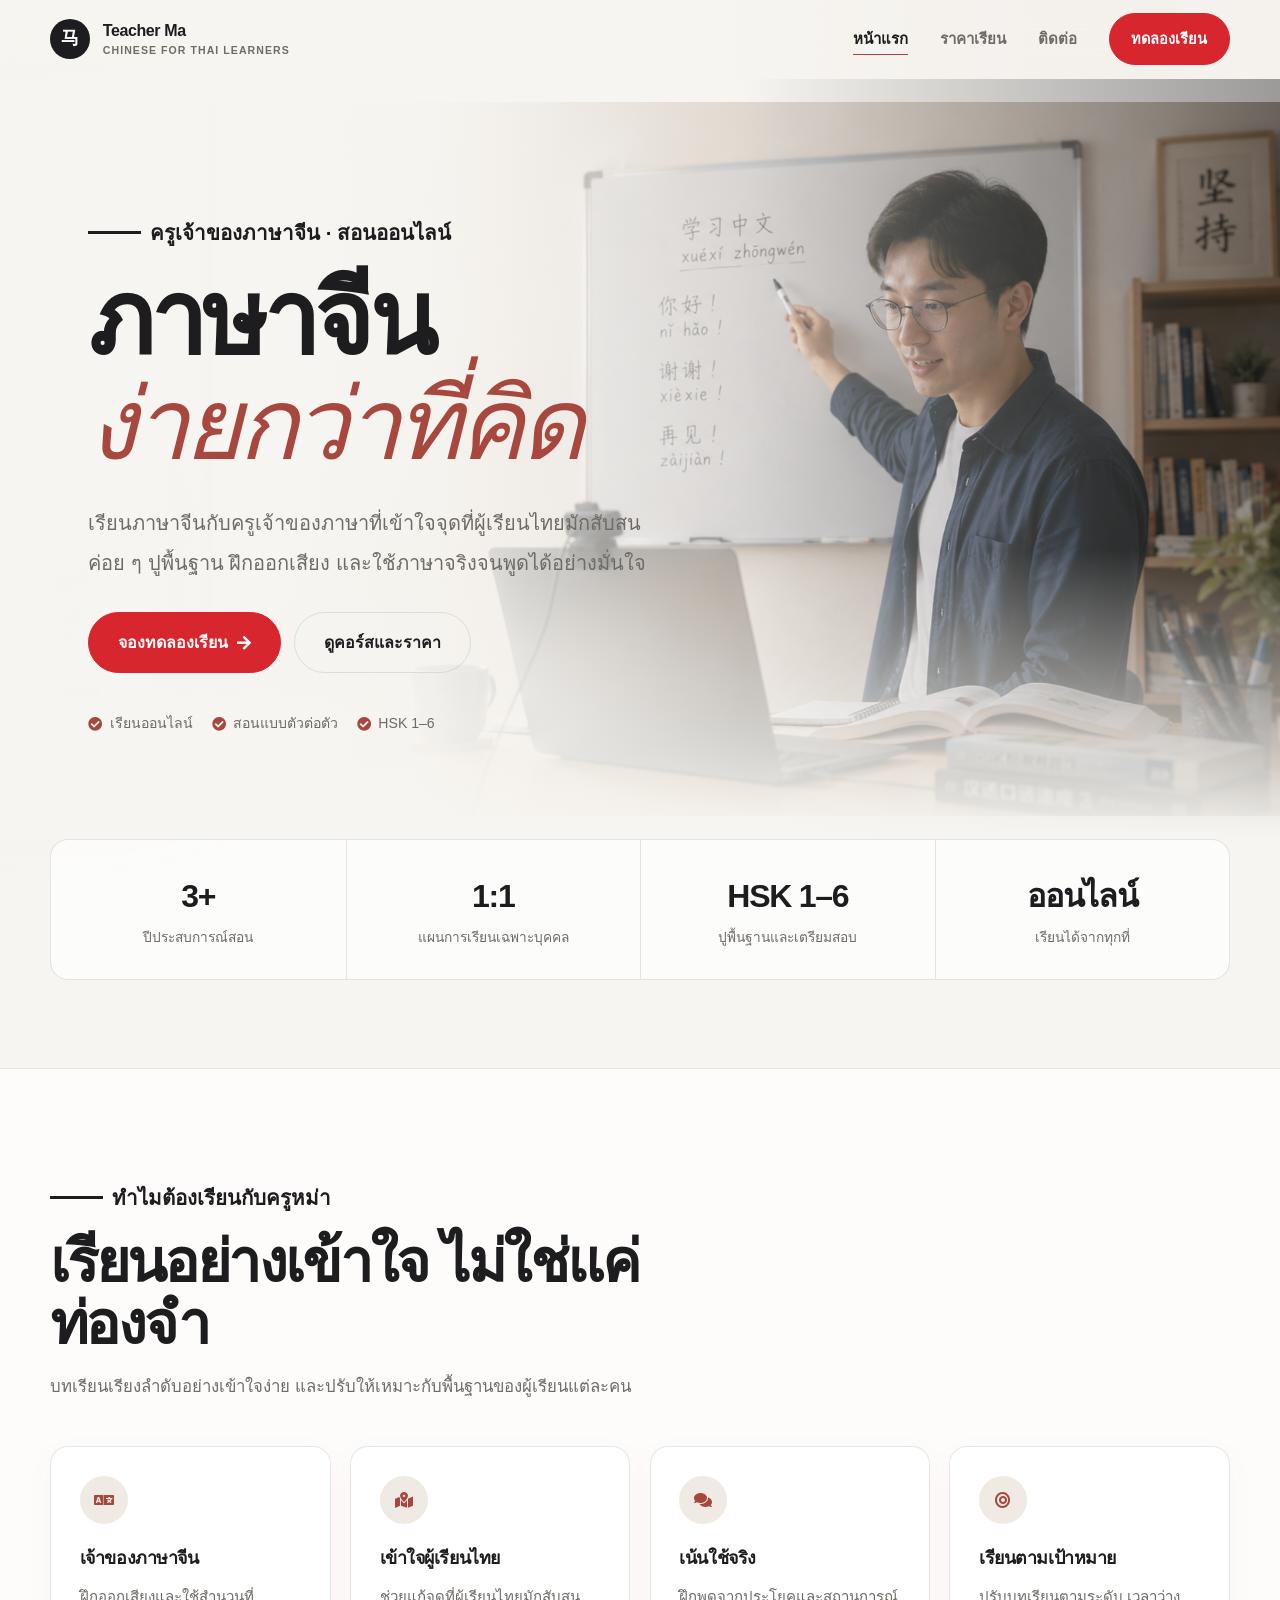
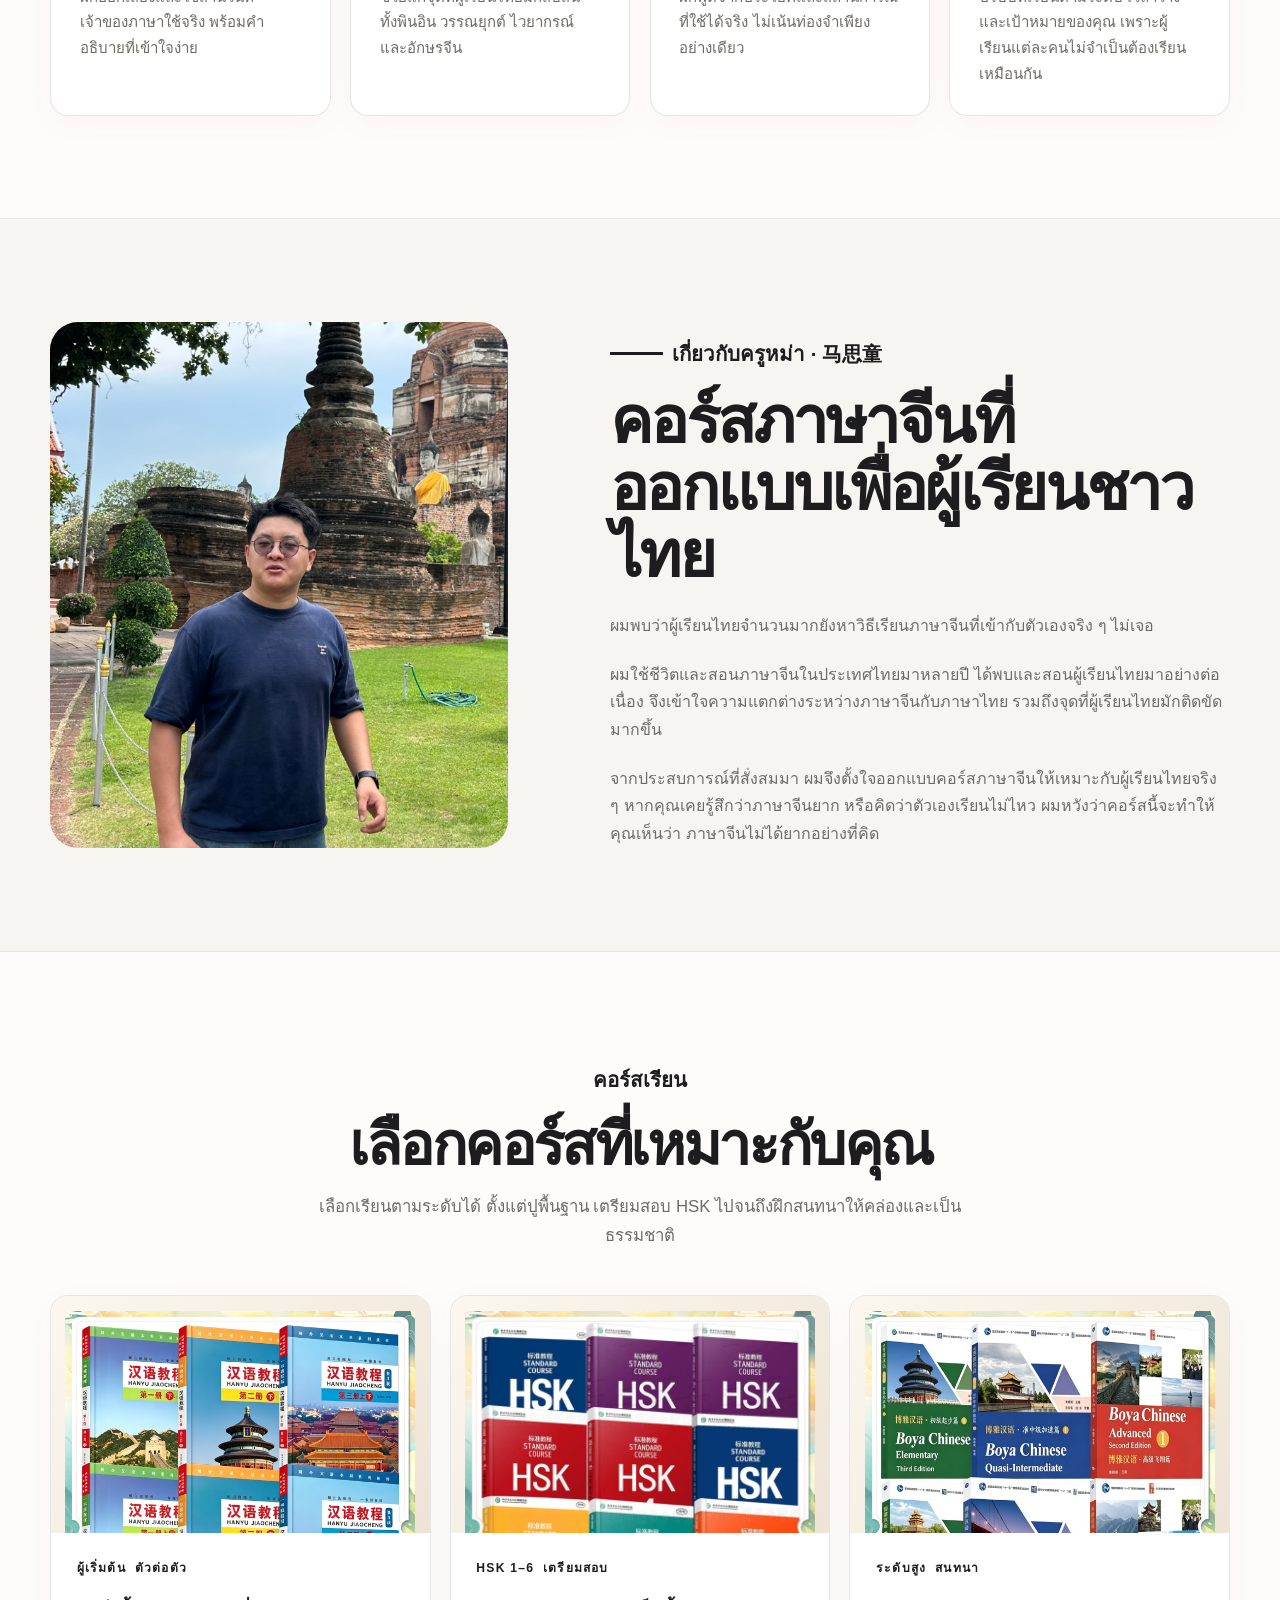
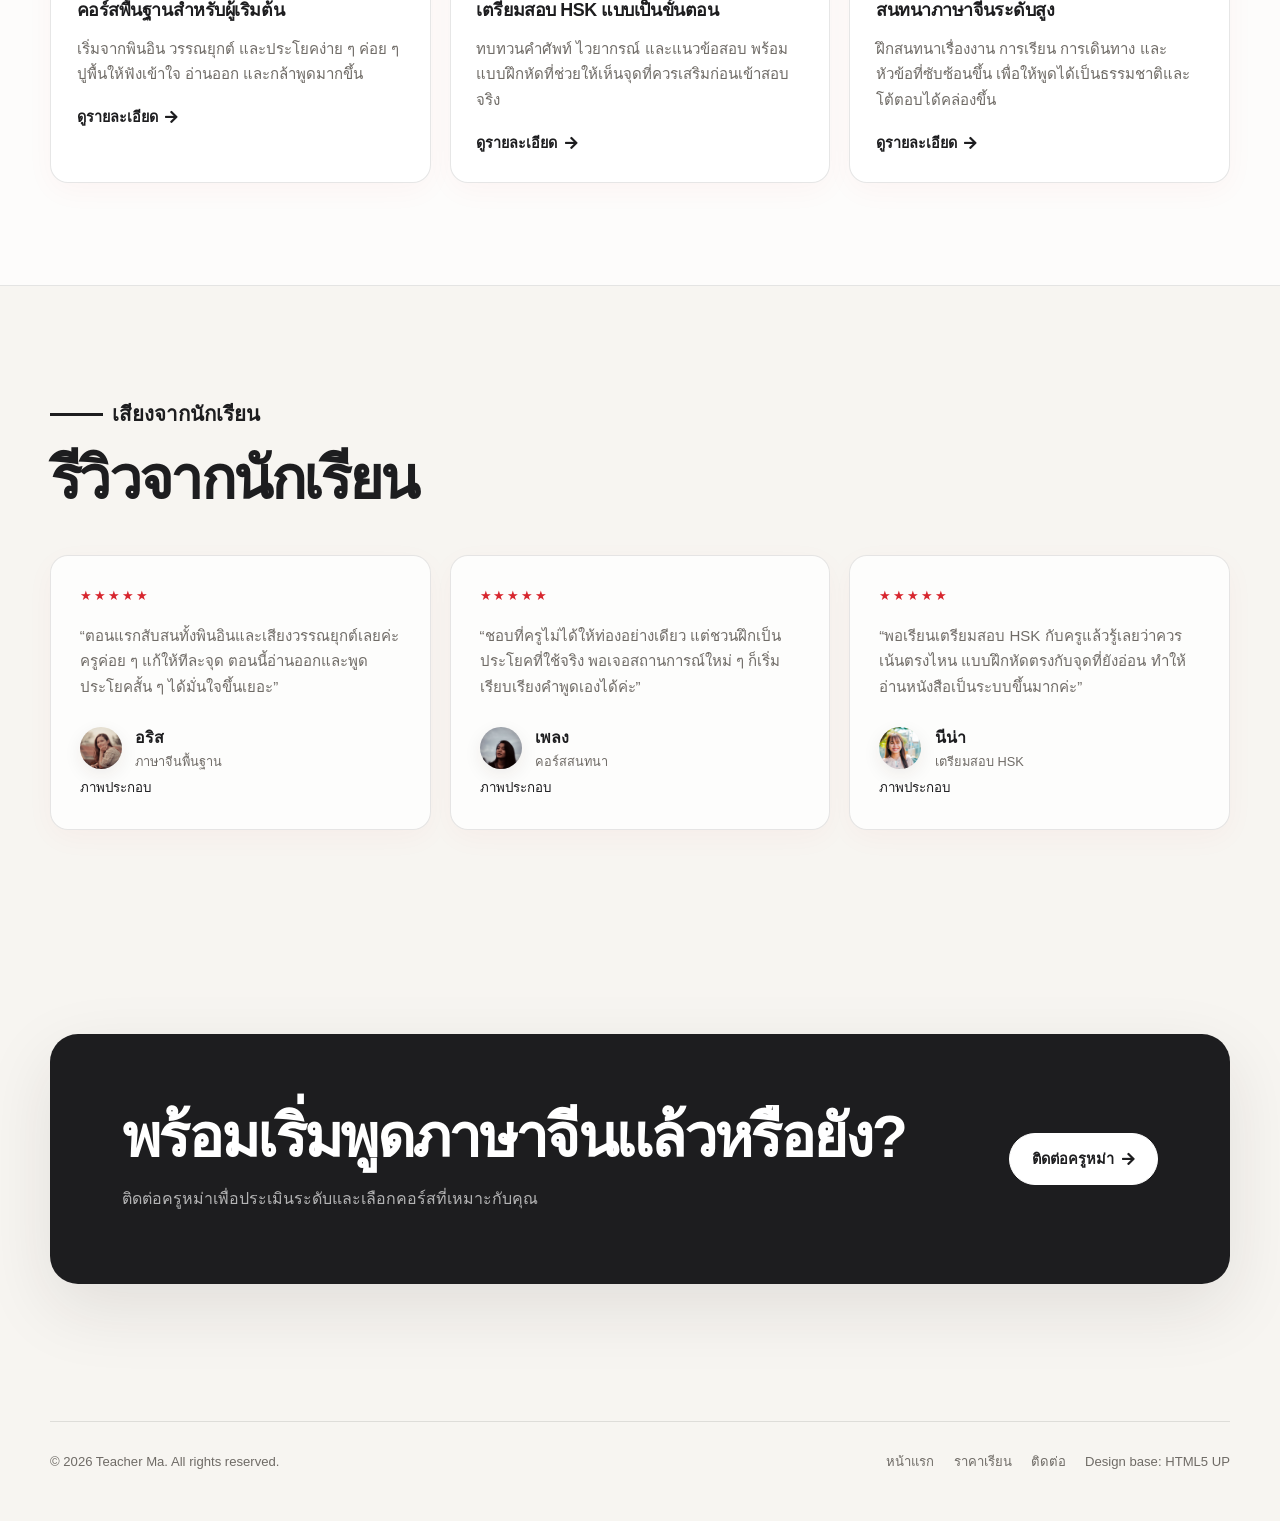
==== commit 16616bba: "Use closer Teacher Ma portrait with subject-focused framing" ====
--- a/index.html
+++ b/index.html
@@ -103,7 +103,7 @@
       <section class="site-section">
         <div class="container about-grid">
           <div class="about-image reveal">
-            <img src="images/teacher-ma.jpg" alt="ครูหม่า 马思童" width="1200" height="1600" loading="lazy" />
+            <img src="images/teacher-ma-v2.jpg" alt="ครูหม่า 马思童" width="1293" height="1600" loading="lazy" style="object-position: center 60%;" />
           </div>
           <div class="about-copy reveal">
             <p class="eyebrow">เกี่ยวกับครูหม่า · 马思童</p>
